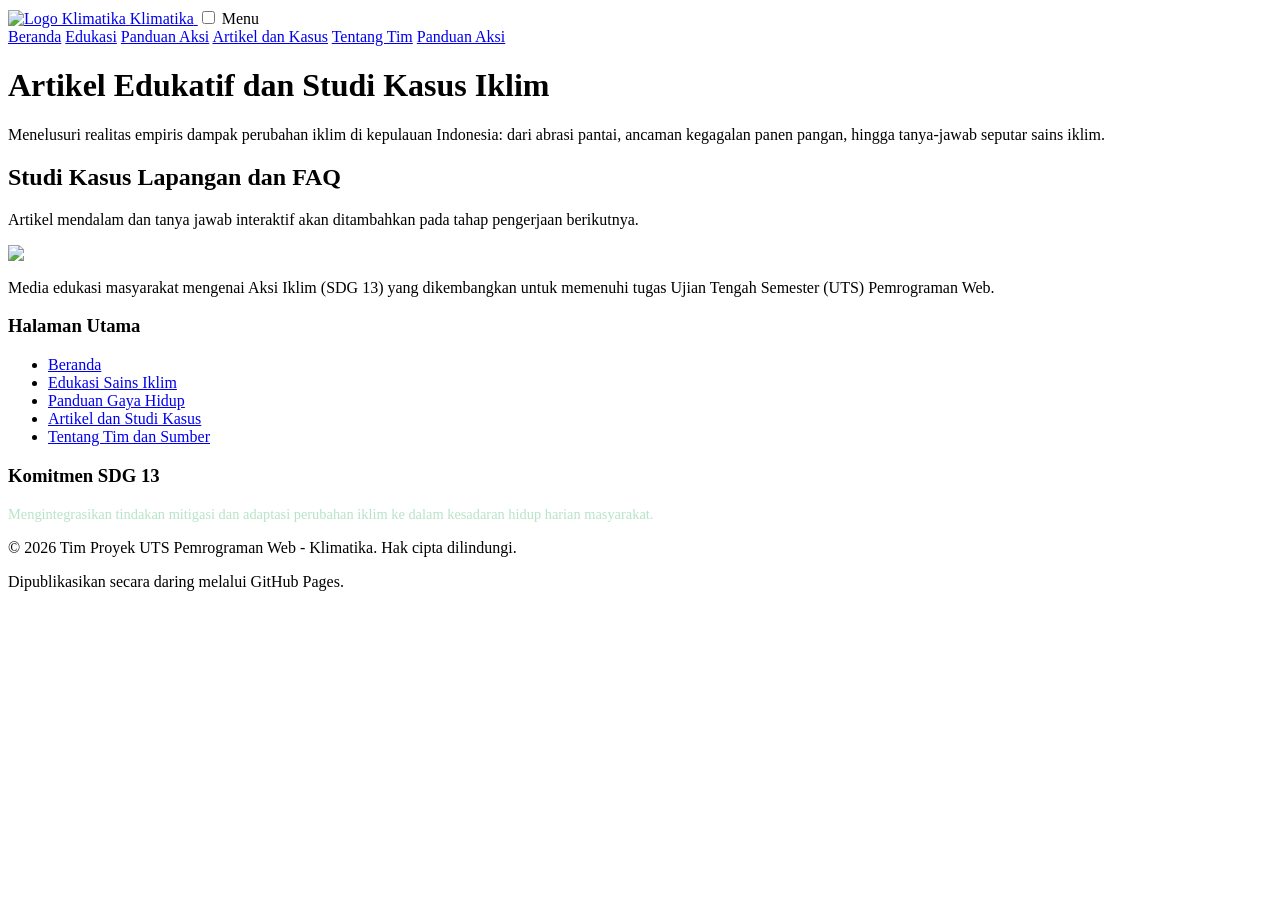
==== artikel.html @ 88a01070 "feat: inisialisasi repositori dan struktur kerangka 5 halaman html semantik" ====
<!DOCTYPE html>
<html lang="id">
<head>
  <meta charset="UTF-8">
  <meta name="viewport" content="width=device-width, initial-scale=1.0">
  <meta name="description" content="Klimatika - Platform Edukasi Aksi Iklim (SDG 13).">
  <title>Artikel dan Studi Kasus Iklim - Klimatika</title>
  <link rel="stylesheet" href="css/style.css">
</head>
<body>
  <!-- Header dan navigasi utama -->
  <header class="site-header">
    <div class="container nav-wrapper">
      <a href="index.html" class="brand">
        <img src="images/logo.svg" alt="Logo Klimatika" class="brand-logo-img">
        <span>Klimatika</span>
      </a>

      <!-- Input checkbox untuk toggle menu mobile -->
      <input type="checkbox" id="nav-toggle" class="nav-toggle" aria-label="Buka menu navigasi">
      <label for="nav-toggle" class="nav-toggle-btn">Menu</label>

      <!-- Menu navigasi -->
      <nav class="nav-menu">
        <a href="index.html" class="nav-link">Beranda</a>
        <a href="edukasi.html" class="nav-link">Edukasi</a>
        <a href="panduan.html" class="nav-link">Panduan Aksi</a>
        <a href="artikel.html" class="nav-link active">Artikel dan Kasus</a>
        <a href="tentang.html" class="nav-link">Tentang Tim</a>
        <a href="panduan.html" class="btn btn-primary nav-cta">Panduan Aksi</a>
      </nav>
    </div>
  </header>

  <!-- Konten utama halaman -->
  <main id="main-content">
    <!-- Header awal halaman artikel -->
    <header class="page-header">
      <div class="container">
        <h1 class="page-header-title">Artikel Edukatif dan Studi Kasus Iklim</h1>
        <p class="page-header-desc">
          Menelusuri realitas empiris dampak perubahan iklim di kepulauan Indonesia: dari abrasi pantai, ancaman kegagalan panen pangan, hingga tanya-jawab seputar sains iklim.
        </p>
      </div>
    </header>

    <!-- Bagian placeholder konten artikel -->
    <section>
      <div class="container">
        <h2 class="section-title">Studi Kasus Lapangan dan FAQ</h2>
        <p class="section-desc">
          Artikel mendalam dan tanya jawab interaktif akan ditambahkan pada tahap pengerjaan berikutnya.
        </p>
      </div>
    </section>
  </main>

  <!-- Bagian footer situs -->
  <footer class="site-footer">
    <div class="container">
      <div class="footer-layout">
        <div>
          <a href="index.html" class="brand" style="color: #ffffff;">
            <img src="images/logo.svg" alt="Logo Klimatika" class="brand-logo-img">
            <span>Klimatika</span>
          </a>
          <p class="footer-desc">
            Media edukasi masyarakat mengenai Aksi Iklim (SDG 13) yang dikembangkan untuk memenuhi tugas Ujian Tengah Semester (UTS) Pemrograman Web.
          </p>
        </div>

        <div>
          <h3 class="footer-heading">Halaman Utama</h3>
          <ul class="footer-menu">
            <li><a href="index.html">Beranda</a></li>
            <li><a href="edukasi.html">Edukasi Sains Iklim</a></li>
            <li><a href="panduan.html">Panduan Gaya Hidup</a></li>
            <li><a href="artikel.html">Artikel dan Studi Kasus</a></li>
            <li><a href="tentang.html">Tentang Tim dan Sumber</a></li>
          </ul>
        </div>

        <div>
          <h3 class="footer-heading">Komitmen SDG 13</h3>
          <p style="font-size: 0.9rem; color: #b7e4c7;">
            Mengintegrasikan tindakan mitigasi dan adaptasi perubahan iklim ke dalam kesadaran hidup harian masyarakat.
          </p>
        </div>
      </div>

      <div class="footer-bottom">
        <p>&copy; 2026 Tim Proyek UTS Pemrograman Web - Klimatika. Hak cipta dilindungi.</p>
        <p>Dipublikasikan secara daring melalui GitHub Pages.</p>
      </div>
    </div>
  </footer>
</body>
</html>
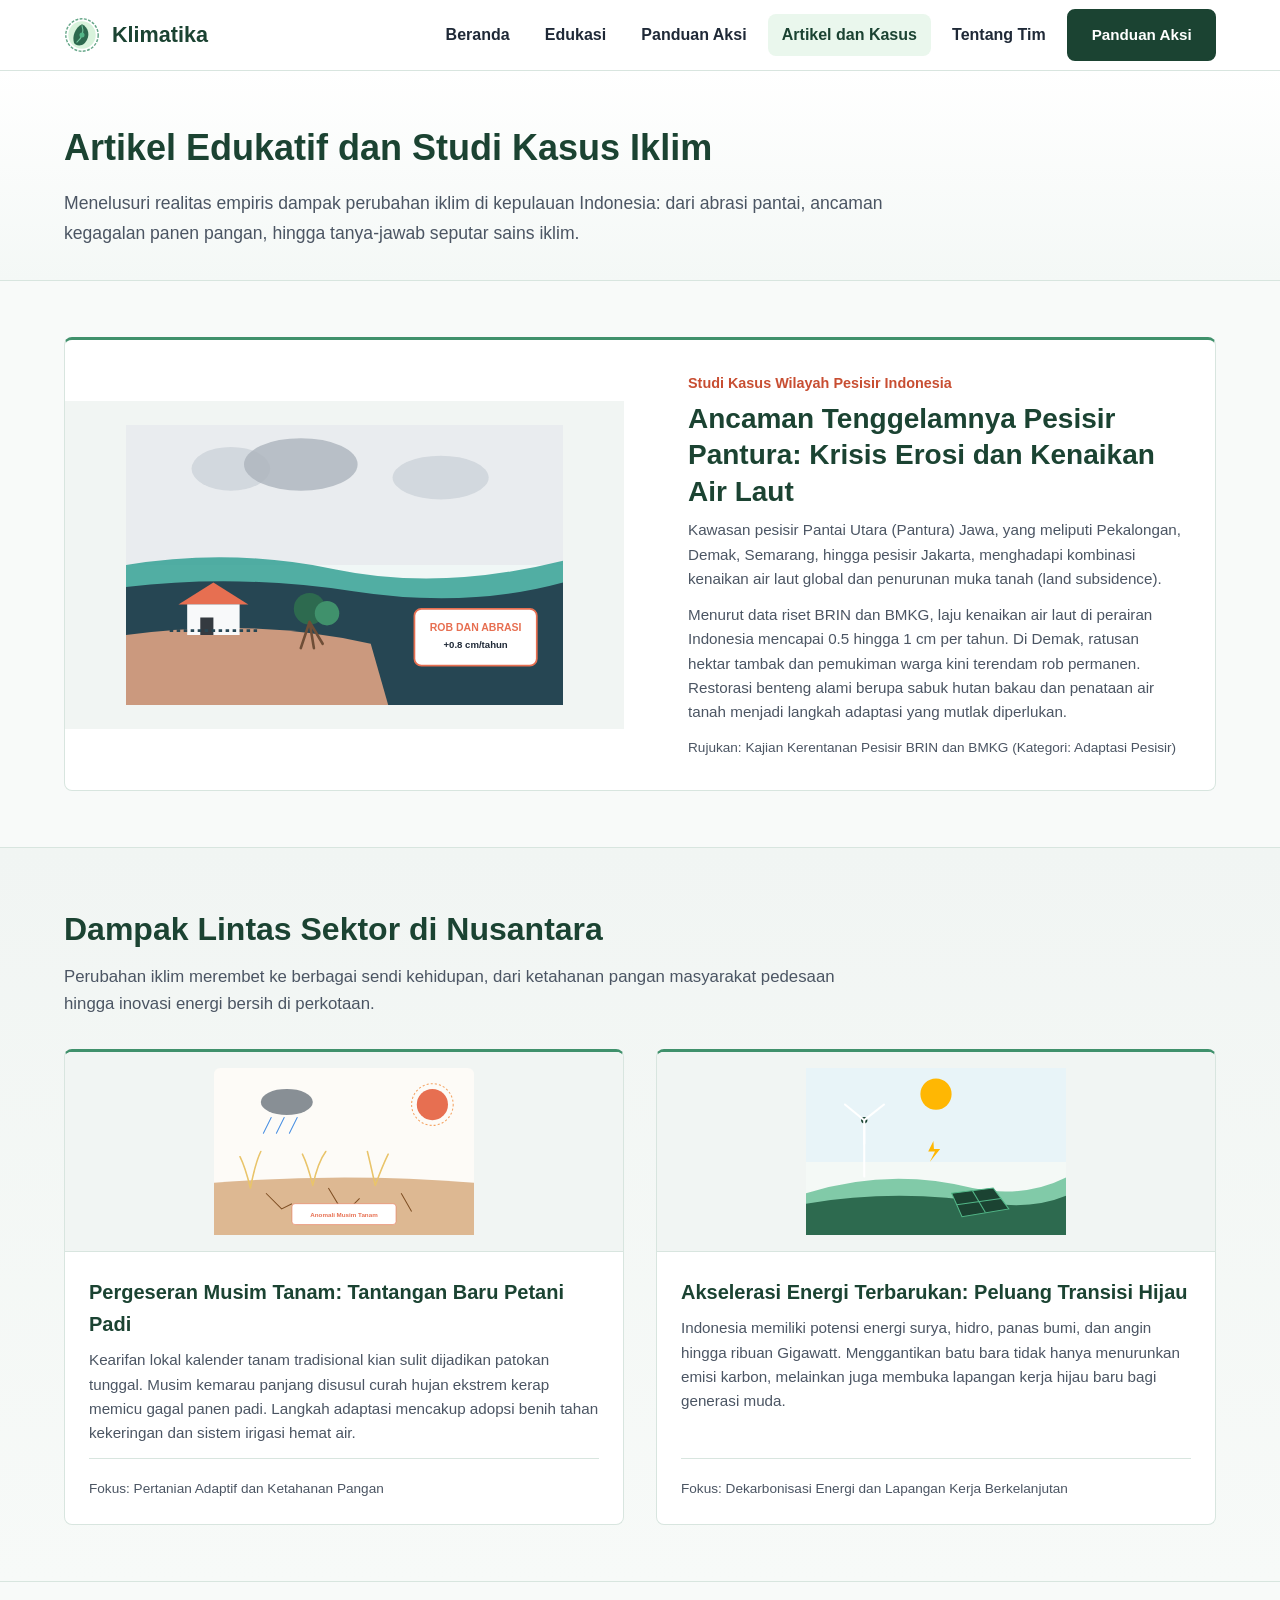
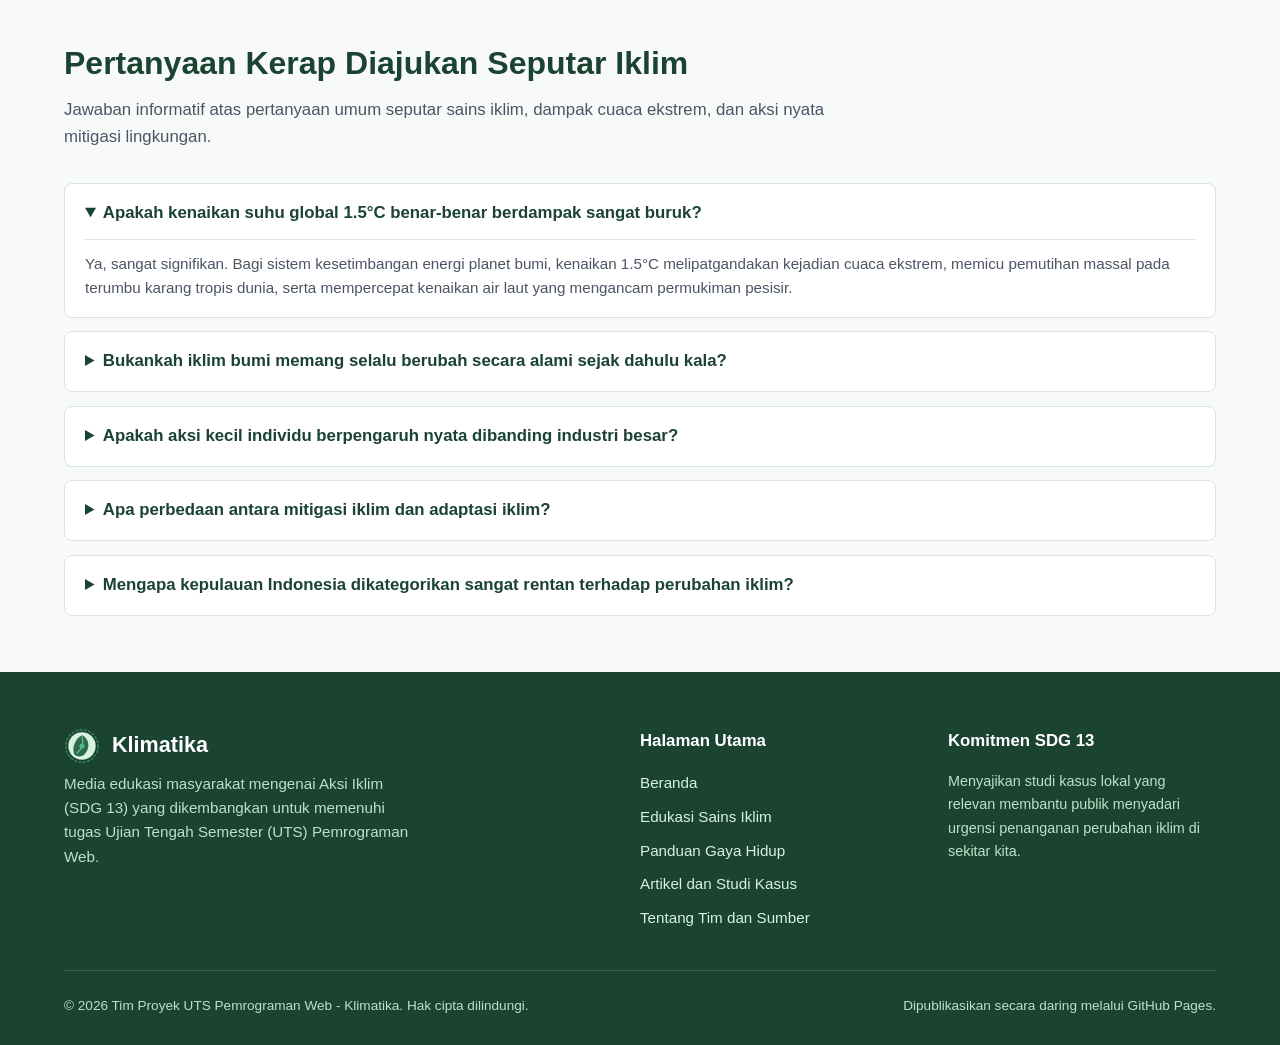
==== commit f9887f7f: "feat(artikel): studi kasus abrasi pesisir dan akordion tanya jawab iklim" ====
--- a/artikel.html
+++ b/artikel.html
@@ -3,7 +3,7 @@
 <head>
   <meta charset="UTF-8">
   <meta name="viewport" content="width=device-width, initial-scale=1.0">
-  <meta name="description" content="Klimatika - Platform Edukasi Aksi Iklim (SDG 13).">
+  <meta name="description" content="Kumpulan artikel edukatif, studi kasus kenaikan air laut di pesisir Pantura Jawa, dampak krisis iklim terhadap ketahanan pangan petani Indonesia, dan FAQ interaktif.">
   <title>Artikel dan Studi Kasus Iklim - Klimatika</title>
   <link rel="stylesheet" href="css/style.css">
 </head>
@@ -34,6 +34,7 @@
 
   <!-- Konten utama halaman -->
   <main id="main-content">
+    
     <!-- Header awal halaman artikel -->
     <header class="page-header">
       <div class="container">
@@ -44,15 +45,141 @@
       </div>
     </header>
 
-    <!-- Bagian placeholder konten artikel -->
+    <!-- Bagian artikel utama studi kasus pantura -->
     <section>
       <div class="container">
-        <h2 class="section-title">Studi Kasus Lapangan dan FAQ</h2>
-        <p class="section-desc">
-          Artikel mendalam dan tanya jawab interaktif akan ditambahkan pada tahap pengerjaan berikutnya.
-        </p>
+        <article class="card">
+          <div class="grid-2" style="align-items: center;">
+            <div class="article-featured-img">
+              <img src="images/coastal-threat.svg" alt="Ilustrasi ancaman banjir rob dan erosi pesisir di Pantura Jawa">
+            </div>
+            <div class="card-body" style="padding: 2rem;">
+              <p style="font-size: 0.9rem; font-weight: 700; color: var(--color-warning); margin-bottom: 0.35rem;">
+                Studi Kasus Wilayah Pesisir Indonesia
+              </p>
+              <h2 class="card-title" style="font-size: 1.75rem; line-height: 1.3;">
+                Ancaman Tenggelamnya Pesisir Pantura: Krisis Erosi dan Kenaikan Air Laut
+              </h2>
+              <p class="card-text">
+                Kawasan pesisir Pantai Utara (Pantura) Jawa, yang meliputi Pekalongan, Demak, Semarang, hingga pesisir Jakarta, menghadapi kombinasi kenaikan air laut global dan penurunan muka tanah (land subsidence).
+              </p>
+              <p class="card-text">
+                Menurut data riset BRIN dan BMKG, laju kenaikan air laut di perairan Indonesia mencapai 0.5 hingga 1 cm per tahun. Di Demak, ratusan hektar tambak dan pemukiman warga kini terendam rob permanen. Restorasi benteng alami berupa sabuk hutan bakau dan penataan air tanah menjadi langkah adaptasi yang mutlak diperlukan.
+              </p>
+              <div style="font-size: 0.85rem; color: var(--color-text-muted);">
+                Rujukan: Kajian Kerentanan Pesisir BRIN dan BMKG (Kategori: Adaptasi Pesisir)
+              </div>
+            </div>
+          </div>
+        </article>
       </div>
     </section>
+
+    <!-- Bagian artikel pendukung -->
+    <section class="section-alt">
+      <div class="container">
+        <header>
+          <h2 class="section-title">Dampak Lintas Sektor di Nusantara</h2>
+          <p class="section-desc">
+            Perubahan iklim merembet ke berbagai sendi kehidupan, dari ketahanan pangan masyarakat pedesaan hingga inovasi energi bersih di perkotaan.
+          </p>
+        </header>
+
+        <div class="grid-2">
+          <!-- Artikel pertanian -->
+          <article class="card">
+            <div class="card-image-box">
+              <img src="images/article-crop.svg" alt="Ilustrasi lahan sawah yang kekeringan">
+            </div>
+            <div class="card-body">
+              <h3 class="card-title">Pergeseran Musim Tanam: Tantangan Baru Petani Padi</h3>
+              <p class="card-text">
+                Kearifan lokal kalender tanam tradisional kian sulit dijadikan patokan tunggal. Musim kemarau panjang disusul curah hujan ekstrem kerap memicu gagal panen padi. Langkah adaptasi mencakup adopsi benih tahan kekeringan dan sistem irigasi hemat air.
+              </p>
+              <div class="card-footer">
+                <span style="font-size: 0.85rem; color: var(--color-text-muted);">Fokus: Pertanian Adaptif dan Ketahanan Pangan</span>
+              </div>
+            </div>
+          </article>
+
+          <!-- Artikel energi terbarukan -->
+          <article class="card">
+            <div class="card-image-box">
+              <img src="images/article-energy.svg" alt="Ilustrasi turbin angin dan panel surya">
+            </div>
+            <div class="card-body">
+              <h3 class="card-title">Akselerasi Energi Terbarukan: Peluang Transisi Hijau</h3>
+              <p class="card-text">
+                Indonesia memiliki potensi energi surya, hidro, panas bumi, dan angin hingga ribuan Gigawatt. Menggantikan batu bara tidak hanya menurunkan emisi karbon, melainkan juga membuka lapangan kerja hijau baru bagi generasi muda.
+              </p>
+              <div class="card-footer">
+                <span style="font-size: 0.85rem; color: var(--color-text-muted);">Fokus: Dekarbonisasi Energi dan Lapangan Kerja Berkelanjutan</span>
+              </div>
+            </div>
+          </article>
+        </div>
+      </div>
+    </section>
+
+    <!-- Bagian tanya jawab umum (FAQ) -->
+    <section>
+      <div class="container">
+        <header>
+          <h2 class="section-title">Pertanyaan Kerap Diajukan Seputar Iklim</h2>
+          <p class="section-desc">
+            Jawaban informatif atas pertanyaan umum seputar sains iklim, dampak cuaca ekstrem, dan aksi nyata mitigasi lingkungan.
+          </p>
+        </header>
+
+        <div class="faq-list">
+          <details class="faq-item" open>
+            <summary class="faq-question">Apakah kenaikan suhu global 1.5°C benar-benar berdampak sangat buruk?</summary>
+            <div class="faq-answer">
+              <p>
+                Ya, sangat signifikan. Bagi sistem kesetimbangan energi planet bumi, kenaikan 1.5°C melipatgandakan kejadian cuaca ekstrem, memicu pemutihan massal pada terumbu karang tropis dunia, serta mempercepat kenaikan air laut yang mengancam permukiman pesisir.
+              </p>
+            </div>
+          </details>
+
+          <details class="faq-item">
+            <summary class="faq-question">Bukankah iklim bumi memang selalu berubah secara alami sejak dahulu kala?</summary>
+            <div class="faq-answer">
+              <p>
+                Benar bahwa bumi memiliki siklus glasial alami selama puluhan ribu tahun akibat variasi orbit. Namun pemanasan yang terjadi sejak era revolusi industri berlangsung dalam tempo yang jauh lebih cepat, dan data isotop membuktikan kenaikan gas rumah kaca murni berasal dari pembakaran bahan bakar fosil.
+              </p>
+            </div>
+          </details>
+
+          <details class="faq-item">
+            <summary class="faq-question">Apakah aksi kecil individu berpengaruh nyata dibanding industri besar?</summary>
+            <div class="faq-answer">
+              <p>
+                Sangat berpengaruh. Pertama, emisi industri tercipta untuk memenuhi pola konsumsi masyarakat. Ketika jutaan individu beralih ke pola hidup hemat energi dan minim sampah, pasar terdorong bertransformasi. Kedua, kesadaran individu membentuk norma sosial baru bagi kebijakan publik.
+              </p>
+            </div>
+          </details>
+
+          <details class="faq-item">
+            <summary class="faq-question">Apa perbedaan antara mitigasi iklim dan adaptasi iklim?</summary>
+            <div class="faq-answer">
+              <p>
+                Mitigasi adalah upaya menahan atau mencegah laju perubahan iklim dengan memangkas emisi gas rumah kaca. Sedangkan adaptasi adalah upaya menyesuaikan diri agar tahan terhadap dampak perubahan iklim yang sudah terjadi.
+              </p>
+            </div>
+          </details>
+
+          <details class="faq-item">
+            <summary class="faq-question">Mengapa kepulauan Indonesia dikategorikan sangat rentan terhadap perubahan iklim?</summary>
+            <div class="faq-answer">
+              <p>
+                Sebagai negara kepulauan dengan garis pantai yang sangat panjang, mayoritas populasi dan pusat ekonomi berada di kawasan pesisir dataran rendah. Ketergantungan rakyat pada sektor pertanian tadah hujan dan perikanan laut membuat ketahanan pangan sangat sensitif terhadap anomali iklim.
+              </p>
+            </div>
+          </details>
+        </div>
+      </div>
+    </section>
+
   </main>
 
   <!-- Bagian footer situs -->
@@ -83,7 +210,7 @@
         <div>
           <h3 class="footer-heading">Komitmen SDG 13</h3>
           <p style="font-size: 0.9rem; color: #b7e4c7;">
-            Mengintegrasikan tindakan mitigasi dan adaptasi perubahan iklim ke dalam kesadaran hidup harian masyarakat.
+            Menyajikan studi kasus lokal yang relevan membantu publik menyadari urgensi penanganan perubahan iklim di sekitar kita.
           </p>
         </div>
       </div>
--- a/css/style.css
+++ b/css/style.css
@@ -0,0 +1,775 @@
+/* Variabel warna dan tema dasar */
+:root {
+  --color-primary: #1b4332;
+  --color-primary-light: #2d6a4f;
+  --color-secondary: #40916c;
+  --color-accent: #52b788;
+  --color-accent-soft: #eaf7ed;
+  --color-warning: #c84e32;
+  --color-bg: #f8faf9;
+  --color-surface: #ffffff;
+  --color-surface-alt: #f1f5f3;
+  --color-text-main: #1f2937;
+  --color-text-muted: #4b5563;
+  --color-border: #d8e5df;
+  --font-base: -apple-system, BlinkMacSystemFont, "Segoe UI", Roboto, Arial, sans-serif;
+  --shadow-sm: 0 1px 3px rgba(0, 0, 0, 0.08);
+  --shadow-md: 0 4px 10px rgba(0, 0, 0, 0.08);
+  --shadow-hover: 0 8px 20px rgba(27, 67, 50, 0.12);
+  --radius: 8px;
+  --max-width: 1200px;
+}
+
+/* Reset dasar browser */
+*, *::before, *::after {
+  box-sizing: border-box;
+  margin: 0;
+  padding: 0;
+}
+
+/* Pengaturan dasar halaman */
+body {
+  font-family: var(--font-base);
+  background-color: var(--color-bg);
+  color: var(--color-text-main);
+  line-height: 1.6;
+  min-height: 100vh;
+  display: flex;
+  flex-direction: column;
+}
+
+/* Gambar responsif */
+img {
+  display: block;
+  max-width: 100%;
+  height: auto;
+}
+
+/* Tautan standar */
+a {
+  color: var(--color-primary-light);
+  text-decoration: none;
+}
+
+a:hover {
+  color: var(--color-primary);
+  text-decoration: underline;
+}
+
+/* Kontainer pembatas lebar konten */
+.container {
+  width: 100%;
+  max-width: var(--max-width);
+  margin: 0 auto;
+  padding: 0 1.5rem;
+}
+
+/* Pembatas jarak antar section */
+section {
+  padding: 3.5rem 0;
+}
+
+/* Latar belakang selang-seling bernuansa lembut */
+.section-alt {
+  background: linear-gradient(180deg, #f1f5f3 0%, #f7faf8 100%);
+  border-top: 1px solid var(--color-border);
+  border-bottom: 1px solid var(--color-border);
+}
+
+/* Judul bagian */
+.section-title {
+  font-size: 2rem;
+  color: var(--color-primary);
+  margin-bottom: 0.5rem;
+}
+
+/* Deskripsi bagian */
+.section-desc {
+  font-size: 1.05rem;
+  color: var(--color-text-muted);
+  max-width: 800px;
+  margin-bottom: 2rem;
+}
+
+/* Header awal setiap sub-halaman */
+.page-header {
+  padding: 3rem 0 2rem;
+  background: linear-gradient(180deg, #ffffff 0%, #f4f8f6 100%);
+  border-bottom: 1px solid var(--color-border);
+}
+
+.page-header-title {
+  font-size: 2.25rem;
+  color: var(--color-primary);
+  margin-bottom: 0.75rem;
+}
+
+.page-header-desc {
+  font-size: 1.1rem;
+  color: var(--color-text-muted);
+  max-width: 820px;
+  line-height: 1.7;
+}
+
+/* Header dan navigasi utama */
+.site-header {
+  background-color: var(--color-surface);
+  border-bottom: 1px solid var(--color-border);
+  position: sticky;
+  top: 0;
+  z-index: 100;
+}
+
+.nav-wrapper {
+  display: flex;
+  align-items: center;
+  justify-content: space-between;
+  height: 70px;
+}
+
+/* Identitas logo */
+.brand {
+  display: flex;
+  align-items: center;
+  gap: 0.75rem;
+  color: var(--color-primary);
+  font-size: 1.35rem;
+  font-weight: 700;
+  text-decoration: none;
+}
+
+.brand:hover {
+  text-decoration: none;
+}
+
+.brand-logo-img {
+  width: 36px;
+  height: 36px;
+}
+
+/* Footer situs */
+.site-footer {
+  background-color: var(--color-primary);
+  color: #d8f3dc;
+  padding: 3.5rem 0 1.75rem;
+  margin-top: auto;
+}
+
+.footer-layout {
+  display: grid;
+  grid-template-columns: 2fr 1fr 1fr;
+  gap: 2.5rem;
+  margin-bottom: 2.5rem;
+}
+
+.footer-brand {
+  color: #ffffff;
+}
+
+.footer-desc {
+  font-size: 0.95rem;
+  color: #b7e4c7;
+  margin-top: 0.5rem;
+  max-width: 360px;
+}
+
+.footer-heading {
+  font-size: 1.05rem;
+  color: #ffffff;
+  margin-bottom: 1rem;
+}
+
+.footer-menu {
+  list-style: none;
+  display: flex;
+  flex-direction: column;
+  gap: 0.5rem;
+}
+
+.footer-menu a {
+  color: #d8f3dc;
+  font-size: 0.95rem;
+  transition: transform 0.2s ease, color 0.2s ease;
+  display: inline-block;
+}
+
+.footer-menu a:hover {
+  color: #ffffff;
+  transform: translateX(3px);
+  text-decoration: none;
+}
+
+.footer-bottom {
+  padding-top: 1.5rem;
+  border-top: 1px solid rgba(255, 255, 255, 0.15);
+  display: flex;
+  justify-content: space-between;
+  font-size: 0.85rem;
+  color: #b7e4c7;
+  flex-wrap: wrap;
+  gap: 0.5rem;
+}
+
+
+/* Checkbox toggle untuk mobile nav */
+.nav-toggle {
+  display: none;
+}
+
+.nav-toggle-btn {
+  display: none;
+  cursor: pointer;
+  padding: 0.5rem 0.75rem;
+  background-color: var(--color-surface-alt);
+  border: 1px solid var(--color-border);
+  border-radius: var(--radius);
+  font-size: 0.95rem;
+  font-weight: 600;
+  color: var(--color-primary);
+}
+
+/* Menu navigasi desktop */
+.nav-menu {
+  display: flex;
+  align-items: center;
+  gap: 0.5rem;
+  list-style: none;
+}
+
+.nav-link {
+  display: inline-block;
+  padding: 0.5rem 0.85rem;
+  color: var(--color-text-main);
+  font-weight: 600;
+  border-radius: var(--radius);
+  transition: background-color 0.2s, color 0.2s;
+  text-decoration: none;
+}
+
+.nav-link:hover {
+  background-color: var(--color-surface-alt);
+  color: var(--color-primary);
+  text-decoration: none;
+}
+
+.nav-link.active {
+  background-color: var(--color-accent-soft);
+  color: var(--color-primary);
+}
+
+/* Tombol aksi navigasi */
+.nav-cta {
+  background-color: var(--color-primary);
+  color: #ffffff;
+}
+
+.nav-cta:hover {
+  background-color: var(--color-primary-light);
+  color: #ffffff;
+}
+
+/* Komponen tombol umum */
+.btn {
+  display: inline-flex;
+  align-items: center;
+  justify-content: center;
+  padding: 0.75rem 1.4rem;
+  font-size: 0.95rem;
+  font-weight: 600;
+  border-radius: var(--radius);
+  border: 2px solid transparent;
+  cursor: pointer;
+  text-decoration: none;
+  transition: transform 0.2s ease, background-color 0.2s ease, color 0.2s ease, box-shadow 0.2s ease, border-color 0.2s ease;
+}
+
+.btn-primary {
+  background-color: var(--color-primary);
+  color: #ffffff;
+  border-color: var(--color-primary);
+}
+
+.btn-primary:hover {
+  background-color: var(--color-primary-light);
+  color: #ffffff;
+  border-color: var(--color-primary-light);
+  transform: translateY(-2px);
+  box-shadow: var(--shadow-md);
+  text-decoration: none;
+}
+
+.btn-secondary {
+  background-color: transparent;
+  color: var(--color-primary);
+  border-color: var(--color-primary);
+}
+
+.btn-secondary:hover {
+  background-color: var(--color-primary);
+  color: #ffffff;
+  border-color: var(--color-primary);
+  transform: translateY(-2px);
+  box-shadow: var(--shadow-md);
+  text-decoration: none;
+}
+
+.btn-accent {
+  background-color: var(--color-accent);
+  color: #081c15;
+  border-color: var(--color-accent);
+}
+
+.btn-accent:hover {
+  background-color: var(--color-secondary);
+  color: #ffffff;
+  border-color: var(--color-secondary);
+  transform: translateY(-2px);
+  box-shadow: var(--shadow-md);
+  text-decoration: none;
+}
+
+.btn-group {
+  display: flex;
+  flex-wrap: wrap;
+  gap: 1rem;
+}
+
+/* Hero banner beranda */
+.hero {
+  background: linear-gradient(135deg, #091e16 0%, #153e2e 50%, #205c43 100%);
+  color: #ffffff;
+  padding: 4.5rem 0;
+}
+
+.hero-layout {
+  display: flex;
+  align-items: center;
+  justify-content: space-between;
+  gap: 3rem;
+}
+
+.hero-text {
+  flex: 1 1 55%;
+}
+
+.hero-note {
+  font-size: 0.95rem;
+  color: #b7e4c7;
+  margin-bottom: 0.5rem;
+  font-weight: 600;
+}
+
+.hero-title {
+  font-size: 2.75rem;
+  line-height: 1.2;
+  margin-bottom: 1rem;
+  color: #ffffff;
+}
+
+.hero-title span {
+  color: #74c69d;
+}
+
+.hero-desc {
+  font-size: 1.15rem;
+  color: #d8f3dc;
+  margin-bottom: 1.75rem;
+  line-height: 1.6;
+}
+
+/* Tombol khusus di area hero latar gelap */
+.hero .btn-primary {
+  background-color: #ffffff;
+  color: var(--color-primary);
+  border-color: #ffffff;
+  font-weight: 700;
+}
+
+.hero .btn-primary:hover {
+  background-color: var(--color-accent-soft);
+  color: #0d281e;
+  border-color: var(--color-accent-soft);
+  transform: translateY(-2px);
+  box-shadow: 0 6px 16px rgba(0, 0, 0, 0.25);
+  text-decoration: none;
+}
+
+.hero .btn-secondary {
+  background-color: transparent;
+  color: #ffffff;
+  border: 2px solid #ffffff;
+}
+
+.hero .btn-secondary:hover {
+  background-color: rgba(255, 255, 255, 0.18);
+  color: #ffffff;
+  border-color: #ffffff;
+  transform: translateY(-2px);
+  box-shadow: 0 6px 16px rgba(0, 0, 0, 0.2);
+  text-decoration: none;
+}
+
+.hero-image {
+  flex: 1 1 45%;
+  display: flex;
+  justify-content: center;
+}
+
+/* Sistem tata letak grid */
+.grid-2 {
+  display: grid;
+  grid-template-columns: repeat(2, 1fr);
+  gap: 2rem;
+}
+
+.grid-3 {
+  display: grid;
+  grid-template-columns: repeat(3, 1fr);
+  gap: 2rem;
+}
+
+.grid-4 {
+  display: grid;
+  grid-template-columns: repeat(4, 1fr);
+  gap: 1.5rem;
+}
+
+/* Kartu statistik */
+.stat-card {
+  background-color: var(--color-surface);
+  border: 1px solid var(--color-border);
+  border-top: 4px solid var(--color-primary);
+  border-radius: var(--radius);
+  padding: 1.5rem;
+  transition: transform 0.2s ease, box-shadow 0.2s ease;
+}
+
+.stat-card:nth-child(1) {
+  border-top-color: var(--color-warning);
+}
+
+.stat-card:nth-child(2) {
+  border-top-color: var(--color-primary);
+}
+
+.stat-card:nth-child(3) {
+  border-top-color: var(--color-secondary);
+}
+
+.stat-card:nth-child(4) {
+  border-top-color: var(--color-accent);
+}
+
+.stat-number {
+  font-size: 2.2rem;
+  font-weight: 800;
+  color: var(--color-primary);
+  margin-bottom: 0.25rem;
+}
+
+.stat-number.warning {
+  color: var(--color-warning);
+}
+
+.stat-label {
+  font-size: 1rem;
+  font-weight: 700;
+  margin-bottom: 0.35rem;
+}
+
+.stat-detail {
+  font-size: 0.85rem;
+  color: var(--color-text-muted);
+}
+
+/* Kartu informasi umum */
+.card {
+  background-color: var(--color-surface);
+  border: 1px solid var(--color-border);
+  border-top: 3px solid var(--color-secondary);
+  border-radius: var(--radius);
+  overflow: hidden;
+  display: flex;
+  flex-direction: column;
+}
+
+/* Wadah gambar kartu tanpa cropping */
+.card-image-box {
+  height: 200px;
+  background-color: var(--color-surface-alt);
+  display: flex;
+  align-items: center;
+  justify-content: center;
+  padding: 1rem;
+  border-bottom: 1px solid var(--color-border);
+}
+
+.card-image-box img {
+  max-width: 100%;
+  max-height: 100%;
+  object-fit: contain;
+}
+
+.card-body {
+  padding: 1.5rem;
+  display: flex;
+  flex-direction: column;
+  flex: 1;
+}
+
+.card-title {
+  font-size: 1.25rem;
+  color: var(--color-primary);
+  margin-bottom: 0.5rem;
+}
+
+.card-text {
+  font-size: 0.95rem;
+  color: var(--color-text-muted);
+  margin-bottom: 0.75rem;
+}
+
+/* Penyesuaian daftar poin di dalam kartu agar jarak seragam */
+.card .bullet-list {
+  margin-top: 0;
+  margin-bottom: 0;
+}
+
+.card-footer {
+  margin-top: auto;
+  padding-top: 1rem;
+  border-top: 1px solid var(--color-border);
+}
+
+/* Kartu modul interaktif yang dapat diklik seluruh areanya */
+a.card-clickable {
+  text-decoration: none;
+  color: inherit;
+  transition: transform 0.2s ease, box-shadow 0.2s ease, border-color 0.2s ease;
+}
+
+a.card-clickable:hover {
+  transform: translateY(-4px);
+  box-shadow: var(--shadow-hover);
+  border-color: var(--color-primary);
+  text-decoration: none;
+}
+
+a.card-clickable:hover .card-title {
+  color: var(--color-primary-light);
+}
+
+a.card-clickable .btn-card {
+  width: 100%;
+}
+
+a.card-clickable:hover .btn-card {
+  background-color: var(--color-primary);
+  color: #ffffff;
+  border-color: var(--color-primary);
+}
+
+/* Banner ajakan aksi */
+.cta-box {
+  background: linear-gradient(135deg, #0f2f23 0%, #1b4332 50%, #2d6a4f 100%);
+  color: #ffffff;
+  padding: 2.75rem 2rem;
+  border-radius: var(--radius);
+  border: 1px solid rgba(255, 255, 255, 0.12);
+}
+
+.cta-title {
+  font-size: 1.85rem;
+  color: #ffffff;
+  margin-bottom: 0.5rem;
+}
+
+.cta-desc {
+  font-size: 1.05rem;
+  color: #d8f3dc;
+  max-width: 700px;
+  margin-bottom: 1.5rem;
+}
+
+/* Tombol khusus di dalam banner ajakan aksi */
+.cta-box .btn-accent,
+.cta-box .btn-primary {
+  background-color: #ffffff;
+  color: var(--color-primary);
+  border-color: #ffffff;
+  font-weight: 700;
+}
+
+.cta-box .btn-accent:hover,
+.cta-box .btn-primary:hover {
+  background-color: var(--color-accent-soft);
+  color: #0d281e;
+  border-color: var(--color-accent-soft);
+  transform: translateY(-2px);
+  box-shadow: 0 6px 16px rgba(0, 0, 0, 0.25);
+  text-decoration: none;
+}
+
+/* Gambar infografis edukasi */
+.diagram-box {
+  border: 1px solid var(--color-border);
+  border-radius: var(--radius);
+  overflow: hidden;
+  background-color: var(--color-surface);
+  padding: 1rem;
+}
+
+.diagram-box img {
+  width: 100%;
+  height: auto;
+  object-fit: contain;
+}
+
+/* Kartu jenis gas rumah kaca */
+.gas-card {
+  background-color: var(--color-surface);
+  border: 1px solid var(--color-border);
+  border-left: 4px solid var(--color-secondary);
+  border-radius: var(--radius);
+  padding: 1.25rem;
+}
+
+.gas-card h3 {
+  font-size: 1.15rem;
+  color: var(--color-primary);
+  margin-bottom: 0.35rem;
+}
+
+.gas-card p {
+  font-size: 0.9rem;
+  color: var(--color-text-muted);
+}
+
+/* Komponen daftar poin rapi anti-cutoff di layar seluler */
+.bullet-list {
+  list-style: none;
+  padding-left: 0;
+  margin: 0.75rem 0;
+}
+
+.bullet-list li {
+  position: relative;
+  padding-left: 1.5rem;
+  margin-bottom: 0.6rem;
+  line-height: 1.6;
+  color: var(--color-text-muted);
+}
+
+.bullet-list li::before {
+  content: "•";
+  position: absolute;
+  left: 0.25rem;
+  color: var(--color-primary-light);
+  font-size: 1.25rem;
+  line-height: 1.2;
+}
+
+/* Tabel matriks panduan aksi */
+.table-responsive {
+  width: 100%;
+  overflow-x: auto;
+  border: 1px solid var(--color-border);
+  border-radius: var(--radius);
+  background-color: var(--color-surface);
+}
+
+.matrix-table {
+  width: 100%;
+  border-collapse: collapse;
+  text-align: left;
+  font-size: 0.95rem;
+}
+
+.matrix-table th {
+  background-color: var(--color-surface-alt);
+  color: var(--color-primary);
+  padding: 0.85rem 1rem;
+  border-bottom: 2px solid var(--color-border);
+  font-weight: 700;
+}
+
+.matrix-table td {
+  padding: 0.85rem 1rem;
+  border-bottom: 1px solid var(--color-border);
+  color: var(--color-text-muted);
+}
+
+.matrix-table tr:last-child td {
+  border-bottom: none;
+}
+
+.matrix-table tr:nth-child(even) td {
+  background-color: #fafcfb;
+}
+
+.matrix-table strong {
+  color: var(--color-text-main);
+  display: block;
+}
+
+/* Komponen daftar langkah bernomor */
+.step-list {
+  padding-left: 1.5rem;
+  margin: 0.75rem 0;
+  color: var(--color-text-muted);
+  line-height: 1.7;
+}
+
+.step-list li {
+  margin-bottom: 0.6rem;
+  padding-left: 0.35rem;
+}
+
+/* Gambar artikel utama tanpa crop */
+.article-featured-img {
+  background-color: var(--color-surface-alt);
+  display: flex;
+  align-items: center;
+  justify-content: center;
+  padding: 1.5rem;
+  min-height: 250px;
+}
+
+.article-featured-img img {
+  max-width: 100%;
+  max-height: 280px;
+  object-fit: contain;
+}
+
+/* Akordion tanya jawab */
+.faq-list {
+  display: flex;
+  flex-direction: column;
+  gap: 0.85rem;
+}
+
+.faq-item {
+  background-color: var(--color-surface);
+  border: 1px solid var(--color-border);
+  border-radius: var(--radius);
+  padding: 1rem 1.25rem;
+}
+
+.faq-question {
+  font-weight: 700;
+  font-size: 1.05rem;
+  color: var(--color-primary);
+  cursor: pointer;
+}
+
+.faq-question:hover {
+  color: var(--color-primary-light);
+}
+
+.faq-answer {
+  margin-top: 0.75rem;
+  padding-top: 0.75rem;
+  border-top: 1px solid var(--color-border);
+  color: var(--color-text-muted);
+  font-size: 0.95rem;
+}
